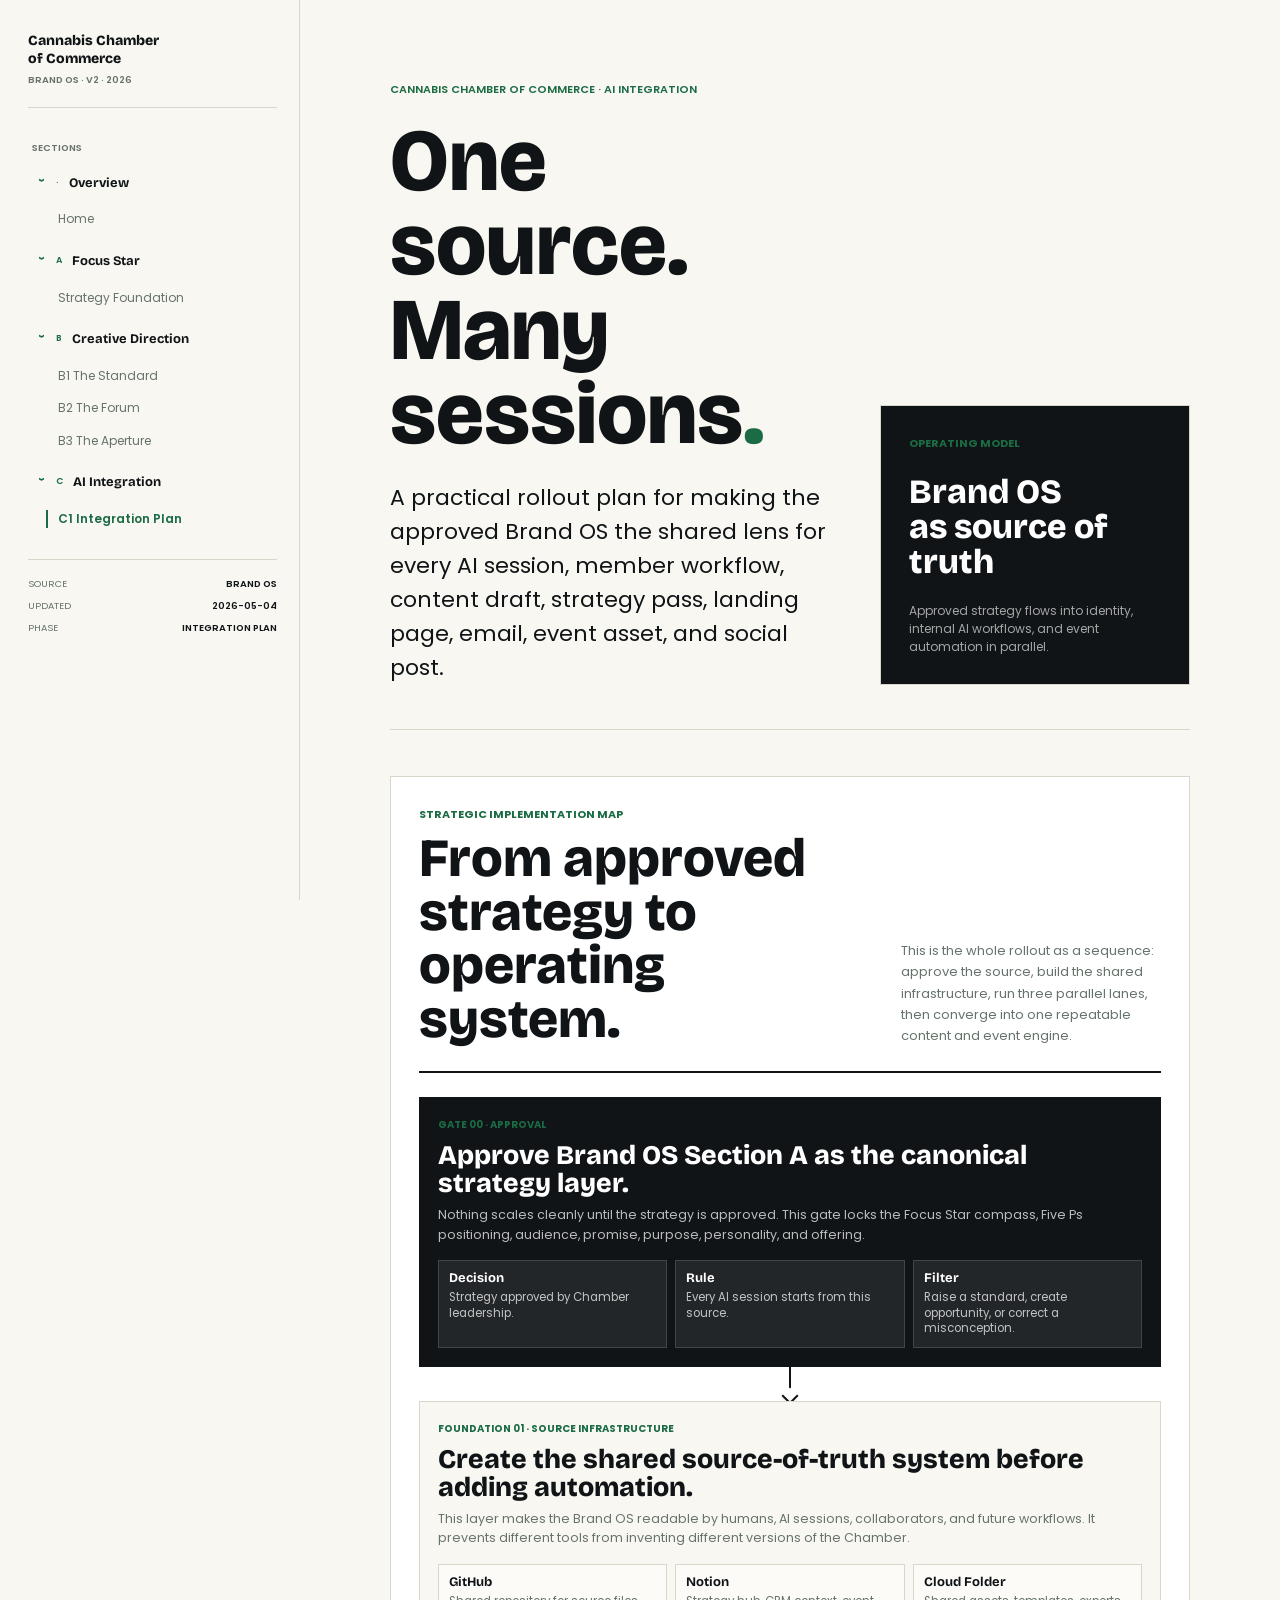
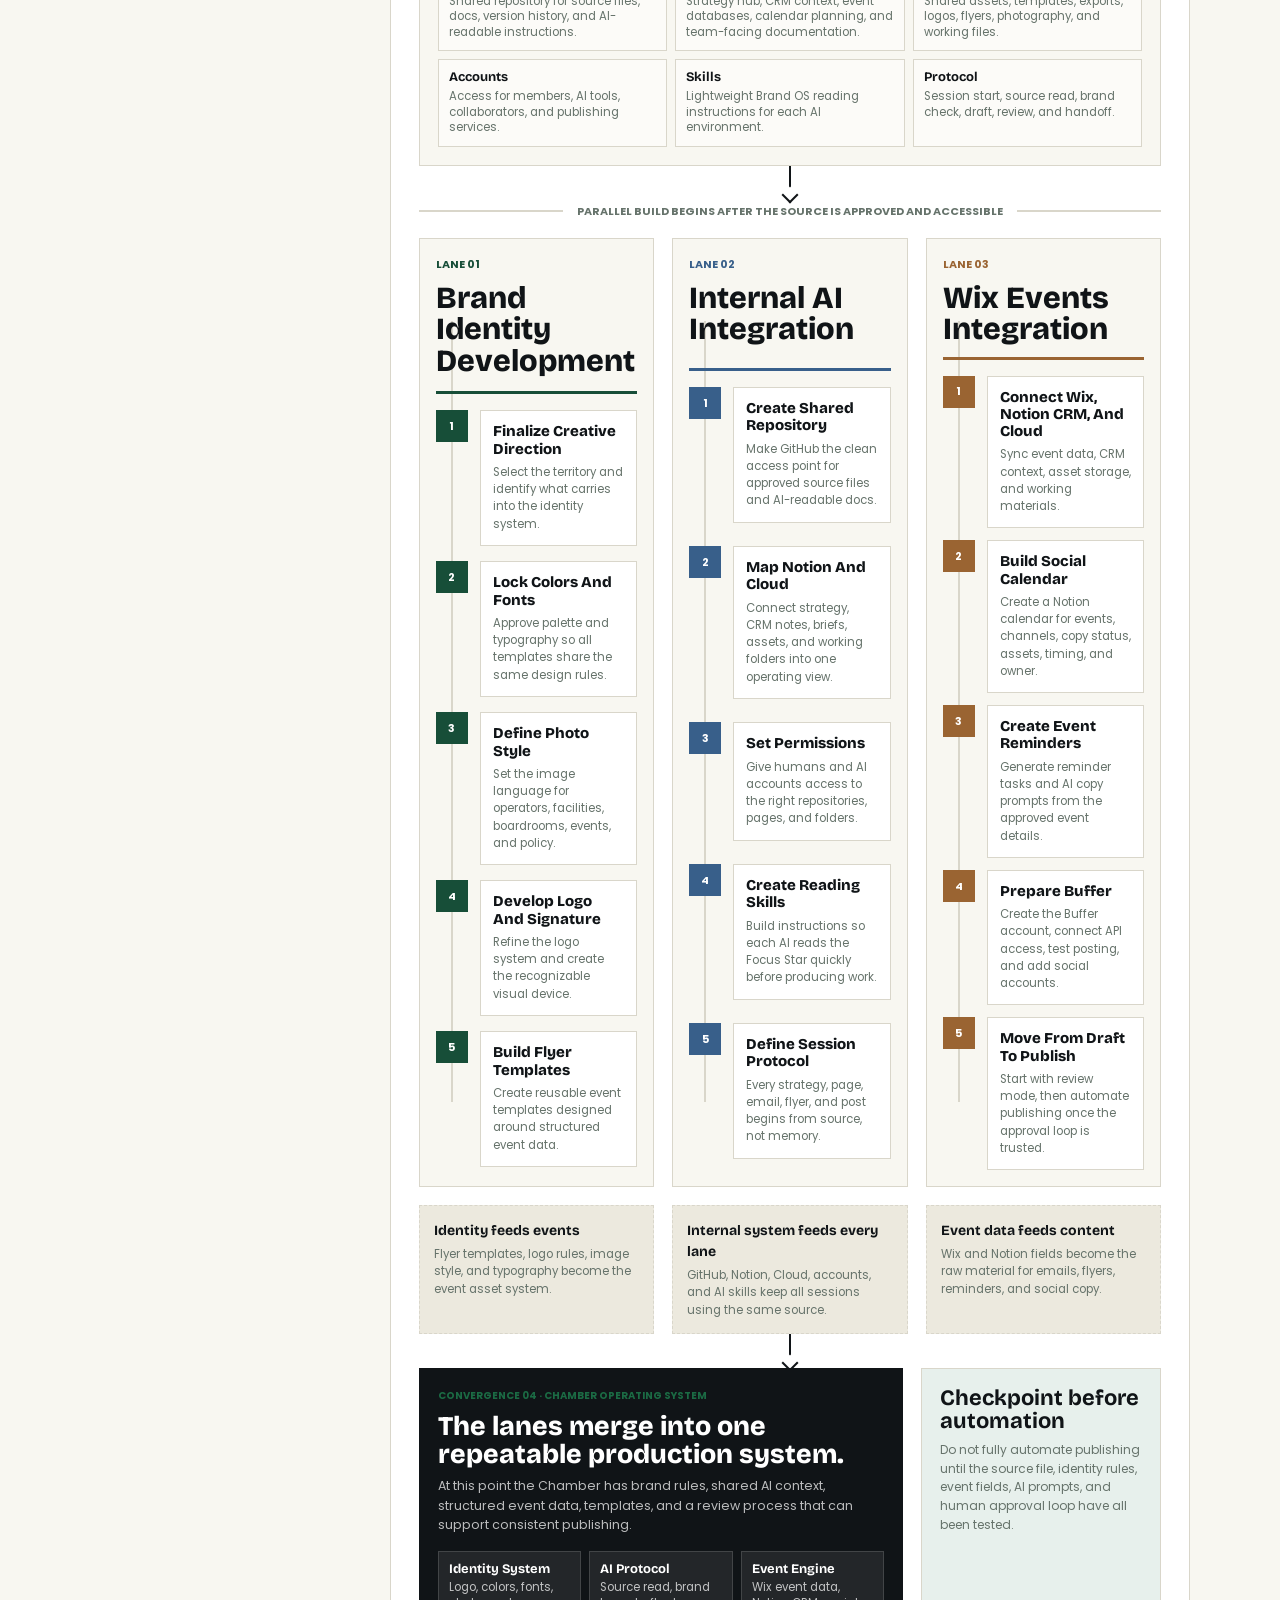
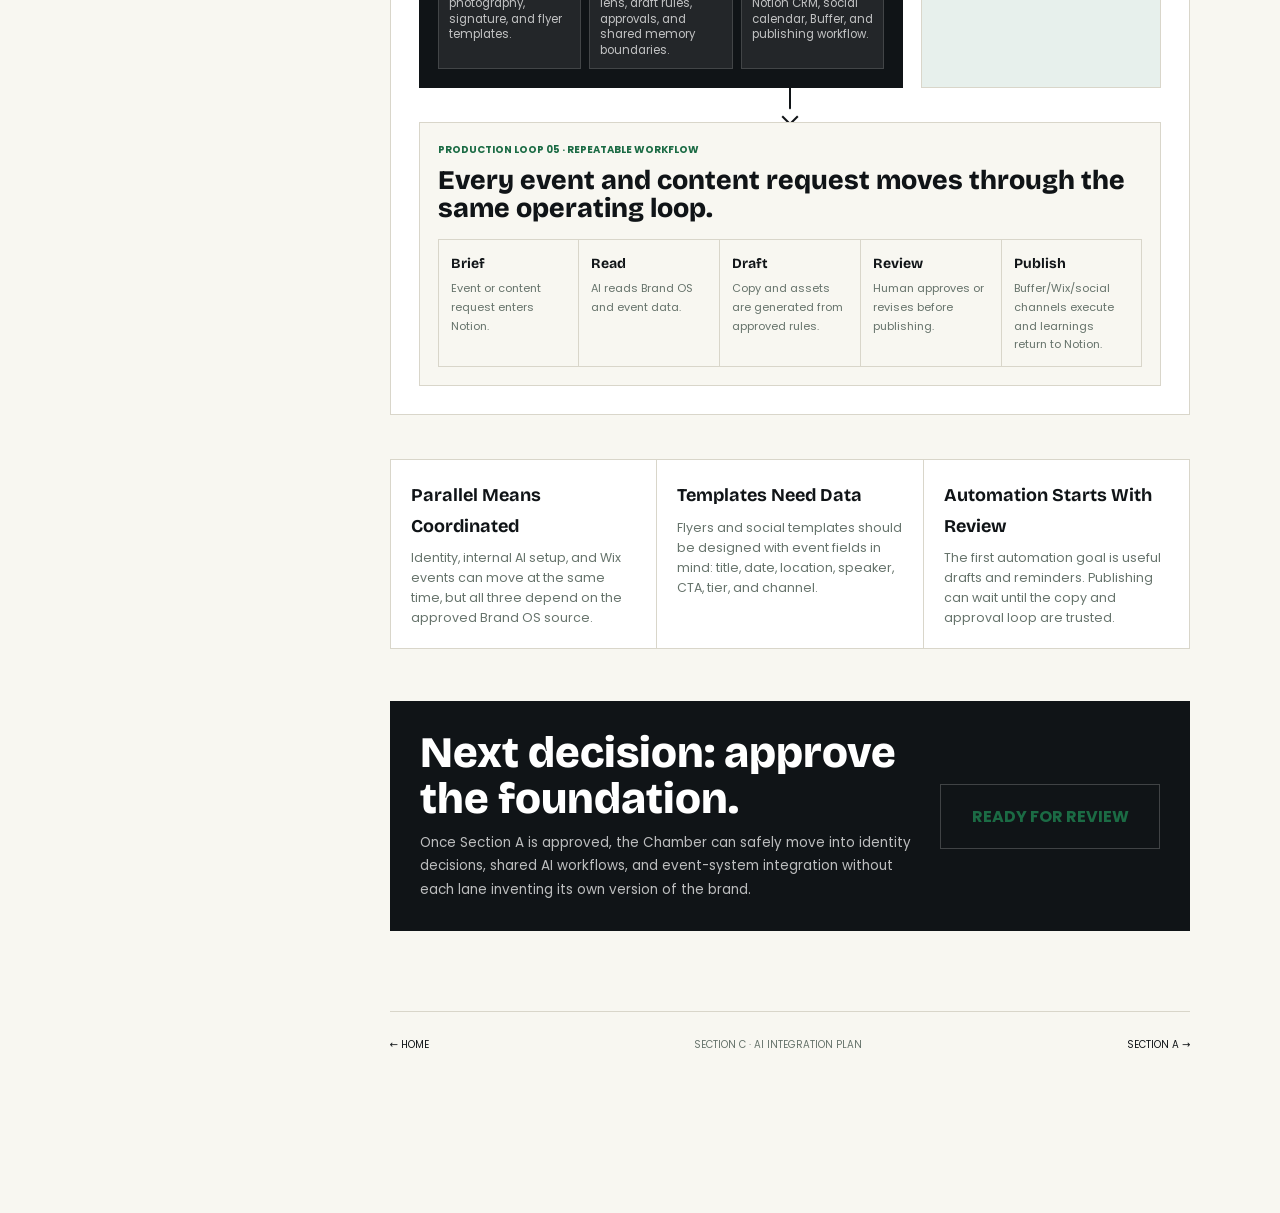
==== ai-integration-plan.html @ 413b7d3a "Add Brand OS integration plan" ====
<!DOCTYPE html>
<html lang="en">
<head>
<meta charset="UTF-8">
<meta name="viewport" content="width=device-width, initial-scale=1">
<title>AI Integration Plan &middot; CCC Brand OS</title>
<link rel="preconnect" href="https://fonts.googleapis.com">
<link rel="preconnect" href="https://fonts.gstatic.com" crossorigin>
<link href="https://fonts.googleapis.com/css2?family=Bricolage+Grotesque:opsz,wght@12..96,400;12..96,600;12..96,700;12..96,800&amp;family=Poppins:wght@300;400;500;600;700&amp;display=swap" rel="stylesheet">
<link rel="stylesheet" href="assets/style.css">
<style>
:root {
  --accent: #1B6B44;
  --accent-soft: rgba(27, 107, 68, 0.10);
  --bg: #F8F7F1;
  --panel: #FFFFFF;
  --dark: #101417;
  --text: #101417;
  --muted: #66736B;
  --border: #D9D6CA;
  --border-soft: #ECE9DE;
  --brand: #1B6B44;
  --identity: #174E38;
  --internal: #385F8A;
  --events: #9A6432;
  --cloud: #553C66;
}

.ai-plan * {
  letter-spacing: 0 !important;
}

.ai-plan main.content {
  max-width: 1280px;
}

.ai-hero {
  display: grid;
  grid-template-columns: minmax(0, 1fr) 310px;
  gap: 48px;
  align-items: end;
  padding-bottom: 44px;
  border-bottom: 1px solid var(--border);
  margin-bottom: 46px;
}

.ai-hero h1 {
  max-width: 12ch;
}

.ai-hero .page-subtitle {
  font-family: var(--ff-b);
  font-size: clamp(17px, 1.8vw, 22px);
  line-height: 1.55;
  max-width: 760px;
  margin-bottom: 0;
}

.plan-seal {
  min-height: 280px;
  border: 1px solid var(--border);
  background: var(--dark);
  color: #fff;
  padding: 28px;
  display: grid;
  align-content: space-between;
}

.seal-kicker,
.gate-kicker,
.lane-kicker,
.micro-label {
  font-family: var(--ff-b);
  font-size: 11px;
  font-weight: 700;
  text-transform: uppercase;
  color: var(--accent);
}

.seal-title {
  font-family: var(--ff-h);
  font-size: 34px;
  line-height: 1.02;
  font-weight: 800;
}

.seal-foot {
  font-family: var(--ff-b);
  font-size: 12px;
  color: rgba(255,255,255,0.62);
  line-height: 1.5;
}

.foundation-gate {
  background: var(--dark);
  color: #fff;
  padding: 34px;
  margin: 0 0 32px;
  display: grid;
  grid-template-columns: minmax(0, 1fr) minmax(260px, 0.45fr);
  gap: 28px;
  align-items: start;
}

.foundation-gate h2 {
  color: #fff;
  font-size: clamp(28px, 4vw, 48px);
  line-height: 1.02;
  margin: 8px 0 14px;
}

.foundation-gate p {
  color: rgba(255,255,255,0.72);
  font-family: var(--ff-b);
  font-size: 14px;
  max-width: 760px;
  margin: 0;
}

.approval-list {
  display: grid;
  gap: 8px;
}

.approval-item {
  display: grid;
  grid-template-columns: 26px 1fr;
  gap: 10px;
  align-items: start;
  padding: 12px;
  background: rgba(255,255,255,0.07);
  border: 1px solid rgba(255,255,255,0.12);
  font-family: var(--ff-b);
  font-size: 12px;
  color: rgba(255,255,255,0.78);
}

.approval-item strong {
  color: #fff;
  display: block;
  font-size: 13px;
}

.approval-dot {
  width: 18px;
  height: 18px;
  border: 2px solid var(--accent);
  margin-top: 3px;
}

.operating-rule {
  border: 1px solid var(--border);
  background: var(--panel);
  margin: 0 0 42px;
  display: grid;
  grid-template-columns: 220px 1fr;
}

.operating-rule .micro-label {
  padding: 22px;
  border-right: 1px solid var(--border);
  color: var(--accent);
}

.operating-rule p {
  padding: 22px 26px;
  margin: 0;
  max-width: 100%;
  color: var(--text);
  font-family: var(--ff-b);
  font-size: 14px;
}

.implementation-map {
  background: var(--panel);
  border: 1px solid var(--border);
  margin: 0 0 44px;
  padding: 28px;
}

.map-header {
  display: grid;
  grid-template-columns: minmax(0, 1fr) minmax(260px, 0.45fr);
  gap: 28px;
  align-items: end;
  padding-bottom: 24px;
  border-bottom: 2px solid var(--text);
  margin-bottom: 24px;
}

.map-header h2 {
  font-size: clamp(30px, 4.2vw, 54px);
  line-height: 1;
  margin: 8px 0 0;
}

.map-header p {
  font-family: var(--ff-b);
  font-size: 13px;
  color: var(--muted);
  line-height: 1.65;
  margin: 0;
}

.flow-node {
  position: relative;
  background: var(--bg);
  border: 1px solid var(--border);
  padding: 18px;
}

.flow-node.dark {
  background: var(--dark);
  color: #fff;
  border-color: var(--dark);
}

.flow-node.dark .node-body,
.flow-node.dark .node-list li {
  color: rgba(255,255,255,0.72);
}

.flow-node.dark .node-list li {
  background: rgba(255,255,255,0.08);
  border-color: rgba(255,255,255,0.14);
}

.flow-node.dark .node-list strong {
  color: #fff;
}

.node-label {
  font-family: var(--ff-b);
  font-size: 10px;
  font-weight: 700;
  text-transform: uppercase;
  color: var(--accent);
  margin-bottom: 8px;
}

.node-title {
  font-family: var(--ff-h);
  font-weight: 800;
  font-size: clamp(18px, 2.1vw, 27px);
  line-height: 1.05;
  margin-bottom: 8px;
}

.node-body {
  font-family: var(--ff-b);
  font-size: 12.5px;
  line-height: 1.55;
  color: var(--muted);
  margin: 0;
  max-width: 100%;
}

.node-list {
  display: grid;
  grid-template-columns: repeat(3, minmax(0, 1fr));
  gap: 8px;
  margin-top: 16px;
}

.node-list li {
  border: 1px solid var(--border);
  background: rgba(255,255,255,0.45);
  padding: 10px;
  font-family: var(--ff-b);
  font-size: 11.5px;
  line-height: 1.35;
  color: var(--muted);
}

.node-list strong {
  display: block;
  color: var(--text);
  font-family: var(--ff-h);
  font-size: 13px;
  line-height: 1.15;
  margin-bottom: 4px;
}

.map-arrow {
  width: 2px;
  height: 34px;
  background: var(--text);
  margin: 0 auto;
  position: relative;
}

.map-arrow::after {
  content: "";
  position: absolute;
  left: 50%;
  bottom: -1px;
  width: 12px;
  height: 12px;
  border-right: 2px solid var(--text);
  border-bottom: 2px solid var(--text);
  transform: translateX(-50%) rotate(45deg);
  background: var(--panel);
}

.split-band {
  display: grid;
  grid-template-columns: 1fr auto 1fr;
  align-items: center;
  gap: 14px;
  margin: 2px 0 18px;
}

.split-band::before,
.split-band::after {
  content: "";
  height: 2px;
  background: var(--border);
}

.split-band span {
  font-family: var(--ff-b);
  font-size: 11px;
  font-weight: 700;
  text-transform: uppercase;
  color: var(--muted);
  white-space: nowrap;
}

.flow-lanes {
  display: grid;
  grid-template-columns: repeat(3, minmax(0, 1fr));
  gap: 18px;
  align-items: stretch;
}

.flow-lane {
  position: relative;
  display: grid;
  gap: 12px;
  padding: 16px;
  border: 1px solid var(--border);
  background: var(--bg);
}

.flow-lane::before {
  content: "";
  position: absolute;
  top: 82px;
  bottom: 84px;
  left: 31px;
  width: 2px;
  background: var(--border);
}

.flow-lane.identity { --lane-color: var(--identity); }
.flow-lane.internal { --lane-color: var(--internal); }
.flow-lane.events { --lane-color: var(--events); }

.lane-flow-head {
  border-bottom: 3px solid var(--lane-color);
  padding-bottom: 12px;
  margin-bottom: 4px;
  position: relative;
  z-index: 1;
}

.lane-flow-head .lane-kicker {
  color: var(--lane-color);
}

.lane-flow-title {
  font-family: var(--ff-h);
  font-weight: 800;
  font-size: clamp(22px, 2.4vw, 31px);
  line-height: 1.02;
  margin-top: 8px;
}

.flow-step {
  position: relative;
  z-index: 1;
  display: grid;
  grid-template-columns: 32px 1fr;
  gap: 12px;
  align-items: start;
  min-height: 86px;
}

.flow-step-num {
  width: 32px;
  height: 32px;
  background: var(--lane-color);
  color: #fff;
  display: grid;
  place-items: center;
  font-family: var(--ff-b);
  font-size: 11px;
  font-weight: 700;
}

.flow-step-copy {
  background: var(--panel);
  border: 1px solid var(--border);
  padding: 12px;
}

.flow-step-copy h3 {
  font-family: var(--ff-h);
  font-size: 15px;
  line-height: 1.15;
  margin: 0 0 6px;
}

.flow-step-copy p {
  font-family: var(--ff-b);
  color: var(--muted);
  font-size: 11.5px;
  line-height: 1.5;
  margin: 0;
}

.dependency-row {
  display: grid;
  grid-template-columns: repeat(3, minmax(0, 1fr));
  gap: 18px;
  margin-top: 18px;
}

.dependency {
  border: 1px dashed var(--border);
  padding: 14px;
  background: var(--border-soft);
  font-family: var(--ff-b);
  font-size: 11.5px;
  line-height: 1.5;
  color: var(--muted);
}

.dependency strong {
  display: block;
  color: var(--text);
  font-family: var(--ff-h);
  font-size: 14px;
  margin-bottom: 5px;
}

.convergence {
  display: grid;
  grid-template-columns: minmax(0, 1fr) 240px;
  gap: 18px;
  align-items: stretch;
}

.operating-loop {
  display: grid;
  grid-template-columns: repeat(5, minmax(0, 1fr));
  gap: 0;
  border-top: 1px solid var(--border);
  border-left: 1px solid var(--border);
  margin-top: 16px;
}

.loop-step {
  padding: 12px;
  border-right: 1px solid var(--border);
  border-bottom: 1px solid var(--border);
  font-family: var(--ff-b);
  font-size: 11px;
  color: var(--muted);
}

.loop-step strong {
  display: block;
  color: var(--text);
  font-family: var(--ff-h);
  font-size: 14px;
  margin-bottom: 4px;
}

.decision-box {
  border: 1px solid var(--border);
  background: var(--accent-soft);
  padding: 18px;
}

.decision-box strong {
  display: block;
  font-family: var(--ff-h);
  font-size: 22px;
  line-height: 1.05;
  margin-bottom: 8px;
}

.decision-box p {
  font-family: var(--ff-b);
  font-size: 12px;
  line-height: 1.55;
  color: var(--muted);
  margin: 0;
}

.parallel-note {
  display: grid;
  grid-template-columns: repeat(3, 1fr);
  border-top: 1px solid var(--border);
  border-left: 1px solid var(--border);
  margin: 28px 0 52px;
}

.note-cell {
  padding: 20px;
  border-right: 1px solid var(--border);
  border-bottom: 1px solid var(--border);
  background: var(--panel);
}

.note-cell strong {
  display: block;
  font-family: var(--ff-h);
  font-size: 18px;
  margin-bottom: 7px;
}

.note-cell p {
  font-family: var(--ff-b);
  color: var(--muted);
  font-size: 12.5px;
  line-height: 1.6;
  margin: 0;
}

.handoff-strip {
  background: var(--dark);
  color: #fff;
  padding: 30px;
  display: grid;
  grid-template-columns: minmax(0, 1fr) minmax(220px, 0.35fr);
  gap: 24px;
  align-items: center;
}

.handoff-strip h2 {
  color: #fff;
  font-size: clamp(26px, 3.4vw, 44px);
  margin: 0 0 8px;
}

.handoff-strip p {
  color: rgba(255,255,255,0.72);
  margin: 0;
  font-family: var(--ff-b);
  font-size: 13.5px;
}

.handoff-badge {
  border: 1px solid rgba(255,255,255,0.2);
  padding: 18px;
  font-family: var(--ff-b);
  font-weight: 700;
  color: var(--accent);
  text-transform: uppercase;
  text-align: center;
}

@media (max-width: 980px) {
  .ai-hero,
  .foundation-gate,
  .operating-rule,
  .map-header,
  .flow-lanes,
  .dependency-row,
  .convergence,
  .parallel-note,
  .handoff-strip {
    grid-template-columns: 1fr;
  }

  .operating-rule .micro-label {
    border-right: none;
    border-bottom: 1px solid var(--border);
  }

  .node-list,
  .operating-loop {
    grid-template-columns: 1fr;
  }
}

@media (max-width: 680px) {
  .plan-seal {
    min-height: 220px;
  }

  .foundation-gate,
  .handoff-strip {
    padding: 24px;
  }

  .implementation-map {
    padding: 18px;
  }

  .split-band {
    grid-template-columns: 1fr;
    text-align: center;
  }

  .split-band::before,
  .split-band::after {
    display: none;
  }
}
</style>
</head>
<body class="ai-plan">
<div class="shell">

<aside class="sidebar">
  <div class="brand-mark">
    <div class="wordmark">Cannabis Chamber<br>of Commerce</div>
    <div class="sub">Brand OS &middot; v2 &middot; 2026</div>
  </div>

  <div class="nav-section">
    <div class="label">Sections</div>

    <details class="nav-group" open>
      <summary><span class="group-letter">&middot;</span><span class="group-label">Overview</span></summary>
      <div class="nav-list"><a href="index.html">Home</a></div>
    </details>

    <details class="nav-group" open>
      <summary><span class="group-letter">A</span><span class="group-label">Focus Star</span></summary>
      <div class="nav-list"><a href="focus-star.html">Strategy Foundation</a></div>
    </details>

    <details class="nav-group" open>
      <summary><span class="group-letter">B</span><span class="group-label">Creative Direction</span></summary>
      <div class="nav-list">
        <a href="creative-direction-crew.html">B1 The Standard</a>
        <a href="creative-direction-posse.html">B2 The Forum</a>
        <a href="creative-direction-tribe.html">B3 The Aperture</a>
      </div>
    </details>

    <details class="nav-group" open>
      <summary><span class="group-letter">C</span><span class="group-label">AI Integration</span></summary>
      <div class="nav-list"><a href="ai-integration-plan.html" class="active">C1 Integration Plan</a></div>
    </details>
  </div>

  <div class="toolbar-mini">
    <div class="row"><span>Source</span><strong>Brand OS</strong></div>
    <div class="row"><span>Updated</span><strong>2026-05-04</strong></div>
    <div class="row"><span>Phase</span><strong>Integration Plan</strong></div>
  </div>
</aside>

<main class="content">

  <section class="ai-hero">
    <div>
      <span class="eyebrow">Cannabis Chamber of Commerce &middot; AI Integration</span>
      <h1 class="page-title">One source. Many sessions<span class="dot">.</span></h1>
      <p class="page-subtitle">A practical rollout plan for making the approved Brand OS the shared lens for every AI session, member workflow, content draft, strategy pass, landing page, email, event asset, and social post.</p>
    </div>
    <div class="plan-seal">
      <div class="seal-kicker">Operating Model</div>
      <div class="seal-title">Brand OS<br>as source of truth</div>
      <div class="seal-foot">Approved strategy flows into identity, internal AI workflows, and event automation in parallel.</div>
    </div>
  </section>

  <section class="implementation-map" aria-label="Strategic implementation flowchart">
    <div class="map-header">
      <div>
        <div class="micro-label">Strategic Implementation Map</div>
        <h2>From approved strategy to operating system.</h2>
      </div>
      <p>This is the whole rollout as a sequence: approve the source, build the shared infrastructure, run three parallel lanes, then converge into one repeatable content and event engine.</p>
    </div>

    <div class="flow-node dark">
      <div class="node-label">Gate 00 &middot; Approval</div>
      <div class="node-title">Approve Brand OS Section A as the canonical strategy layer.</div>
      <p class="node-body">Nothing scales cleanly until the strategy is approved. This gate locks the Focus Star compass, Five Ps positioning, audience, promise, purpose, personality, and offering.</p>
      <ul class="node-list">
        <li><strong>Decision</strong> Strategy approved by Chamber leadership.</li>
        <li><strong>Rule</strong> Every AI session starts from this source.</li>
        <li><strong>Filter</strong> Raise a standard, create opportunity, or correct a misconception.</li>
      </ul>
    </div>

    <div class="map-arrow"></div>

    <div class="flow-node">
      <div class="node-label">Foundation 01 &middot; Source Infrastructure</div>
      <div class="node-title">Create the shared source-of-truth system before adding automation.</div>
      <p class="node-body">This layer makes the Brand OS readable by humans, AI sessions, collaborators, and future workflows. It prevents different tools from inventing different versions of the Chamber.</p>
      <ul class="node-list">
        <li><strong>GitHub</strong> Shared repository for source files, docs, version history, and AI-readable instructions.</li>
        <li><strong>Notion</strong> Strategy hub, CRM context, event databases, calendar planning, and team-facing documentation.</li>
        <li><strong>Cloud Folder</strong> Shared assets, templates, exports, logos, flyers, photography, and working files.</li>
        <li><strong>Accounts</strong> Access for members, AI tools, collaborators, and publishing services.</li>
        <li><strong>Skills</strong> Lightweight Brand OS reading instructions for each AI environment.</li>
        <li><strong>Protocol</strong> Session start, source read, brand check, draft, review, and handoff.</li>
      </ul>
    </div>

    <div class="map-arrow"></div>
    <div class="split-band"><span>Parallel build begins after the source is approved and accessible</span></div>

    <div class="flow-lanes">
      <div class="flow-lane identity">
        <div class="lane-flow-head">
          <div class="lane-kicker">Lane 01</div>
          <div class="lane-flow-title">Brand Identity Development</div>
        </div>
        <div class="flow-step"><div class="flow-step-num">1</div><div class="flow-step-copy"><h3>Finalize Creative Direction</h3><p>Select the territory and identify what carries into the identity system.</p></div></div>
        <div class="flow-step"><div class="flow-step-num">2</div><div class="flow-step-copy"><h3>Lock Colors And Fonts</h3><p>Approve palette and typography so all templates share the same design rules.</p></div></div>
        <div class="flow-step"><div class="flow-step-num">3</div><div class="flow-step-copy"><h3>Define Photo Style</h3><p>Set the image language for operators, facilities, boardrooms, events, and policy.</p></div></div>
        <div class="flow-step"><div class="flow-step-num">4</div><div class="flow-step-copy"><h3>Develop Logo And Signature</h3><p>Refine the logo system and create the recognizable visual device.</p></div></div>
        <div class="flow-step"><div class="flow-step-num">5</div><div class="flow-step-copy"><h3>Build Flyer Templates</h3><p>Create reusable event templates designed around structured event data.</p></div></div>
      </div>

      <div class="flow-lane internal">
        <div class="lane-flow-head">
          <div class="lane-kicker">Lane 02</div>
          <div class="lane-flow-title">Internal AI Integration</div>
        </div>
        <div class="flow-step"><div class="flow-step-num">1</div><div class="flow-step-copy"><h3>Create Shared Repository</h3><p>Make GitHub the clean access point for approved source files and AI-readable docs.</p></div></div>
        <div class="flow-step"><div class="flow-step-num">2</div><div class="flow-step-copy"><h3>Map Notion And Cloud</h3><p>Connect strategy, CRM notes, briefs, assets, and working folders into one operating view.</p></div></div>
        <div class="flow-step"><div class="flow-step-num">3</div><div class="flow-step-copy"><h3>Set Permissions</h3><p>Give humans and AI accounts access to the right repositories, pages, and folders.</p></div></div>
        <div class="flow-step"><div class="flow-step-num">4</div><div class="flow-step-copy"><h3>Create Reading Skills</h3><p>Build instructions so each AI reads the Focus Star quickly before producing work.</p></div></div>
        <div class="flow-step"><div class="flow-step-num">5</div><div class="flow-step-copy"><h3>Define Session Protocol</h3><p>Every strategy, page, email, flyer, and post begins from source, not memory.</p></div></div>
      </div>

      <div class="flow-lane events">
        <div class="lane-flow-head">
          <div class="lane-kicker">Lane 03</div>
          <div class="lane-flow-title">Wix Events Integration</div>
        </div>
        <div class="flow-step"><div class="flow-step-num">1</div><div class="flow-step-copy"><h3>Connect Wix, Notion CRM, And Cloud</h3><p>Sync event data, CRM context, asset storage, and working materials.</p></div></div>
        <div class="flow-step"><div class="flow-step-num">2</div><div class="flow-step-copy"><h3>Build Social Calendar</h3><p>Create a Notion calendar for events, channels, copy status, assets, timing, and owner.</p></div></div>
        <div class="flow-step"><div class="flow-step-num">3</div><div class="flow-step-copy"><h3>Create Event Reminders</h3><p>Generate reminder tasks and AI copy prompts from the approved event details.</p></div></div>
        <div class="flow-step"><div class="flow-step-num">4</div><div class="flow-step-copy"><h3>Prepare Buffer</h3><p>Create the Buffer account, connect API access, test posting, and add social accounts.</p></div></div>
        <div class="flow-step"><div class="flow-step-num">5</div><div class="flow-step-copy"><h3>Move From Draft To Publish</h3><p>Start with review mode, then automate publishing once the approval loop is trusted.</p></div></div>
      </div>
    </div>

    <div class="dependency-row">
      <div class="dependency"><strong>Identity feeds events</strong> Flyer templates, logo rules, image style, and typography become the event asset system.</div>
      <div class="dependency"><strong>Internal system feeds every lane</strong> GitHub, Notion, Cloud, accounts, and AI skills keep all sessions using the same source.</div>
      <div class="dependency"><strong>Event data feeds content</strong> Wix and Notion fields become the raw material for emails, flyers, reminders, and social copy.</div>
    </div>

    <div class="map-arrow"></div>

    <div class="convergence">
      <div class="flow-node dark">
        <div class="node-label">Convergence 04 &middot; Chamber Operating System</div>
        <div class="node-title">The lanes merge into one repeatable production system.</div>
        <p class="node-body">At this point the Chamber has brand rules, shared AI context, structured event data, templates, and a review process that can support consistent publishing.</p>
        <ul class="node-list">
          <li><strong>Identity System</strong> Logo, colors, fonts, photography, signature, and flyer templates.</li>
          <li><strong>AI Protocol</strong> Source read, brand lens, draft rules, approvals, and shared memory boundaries.</li>
          <li><strong>Event Engine</strong> Wix event data, Notion CRM, social calendar, Buffer, and publishing workflow.</li>
        </ul>
      </div>
      <div class="decision-box">
        <strong>Checkpoint before automation</strong>
        <p>Do not fully automate publishing until the source file, identity rules, event fields, AI prompts, and human approval loop have all been tested.</p>
      </div>
    </div>

    <div class="map-arrow"></div>

    <div class="flow-node">
      <div class="node-label">Production Loop 05 &middot; Repeatable Workflow</div>
      <div class="node-title">Every event and content request moves through the same operating loop.</div>
      <div class="operating-loop">
        <div class="loop-step"><strong>Brief</strong> Event or content request enters Notion.</div>
        <div class="loop-step"><strong>Read</strong> AI reads Brand OS and event data.</div>
        <div class="loop-step"><strong>Draft</strong> Copy and assets are generated from approved rules.</div>
        <div class="loop-step"><strong>Review</strong> Human approves or revises before publishing.</div>
        <div class="loop-step"><strong>Publish</strong> Buffer/Wix/social channels execute and learnings return to Notion.</div>
      </div>
    </div>
  </section>

  <section class="parallel-note">
    <div class="note-cell"><strong>Parallel Means Coordinated</strong><p>Identity, internal AI setup, and Wix events can move at the same time, but all three depend on the approved Brand OS source.</p></div>
    <div class="note-cell"><strong>Templates Need Data</strong><p>Flyers and social templates should be designed with event fields in mind: title, date, location, speaker, CTA, tier, and channel.</p></div>
    <div class="note-cell"><strong>Automation Starts With Review</strong><p>The first automation goal is useful drafts and reminders. Publishing can wait until the copy and approval loop are trusted.</p></div>
  </section>

  <section class="handoff-strip">
    <div>
      <h2>Next decision: approve the foundation.</h2>
      <p>Once Section A is approved, the Chamber can safely move into identity decisions, shared AI workflows, and event-system integration without each lane inventing its own version of the brand.</p>
    </div>
    <div class="handoff-badge">Ready for review</div>
  </section>

  <footer class="page-footer">
    <span><a href="index.html">&larr; Home</a></span>
    <span>Section C &middot; AI Integration Plan</span>
    <span><a href="focus-star.html">Section A &rarr;</a></span>
  </footer>

</main>
</div>
</body>
</html>
---- assets/style.css ----
/* CCC Brand OS — Shared Base + Creative Direction Components.
   Brand tokens (--accent, --ff-h, --ff-b, --bg) are overridden per-page via :root.
   Sidebar layout matches FP Brand OS structure. */

:root {
  --accent: #2D6A1A;
  --accent-soft: rgba(45, 106, 26, 0.07);
  --dark: #0F0F0F;
  --white: #FFFFFF;
  --bg: #FFFFFF;
  --text: #1A1A1A;
  --muted: #8A8A9A;
  --border: #E5E7EB;
  --border-soft: #F2F2F5;
  --ff-h: 'Bricolage Grotesque', system-ui, sans-serif;
  --ff-b: 'Poppins', system-ui, sans-serif;
  --ease-out-expo: cubic-bezier(0.16, 1, 0.3, 1);
  --container: 1200px;
}

*, *::before, *::after { box-sizing: border-box; margin: 0; padding: 0; }
html { font-size: 16px; -webkit-font-smoothing: antialiased; -moz-osx-font-smoothing: grayscale; }
body { font-family: var(--ff-b); font-weight: 400; line-height: 1.7; color: var(--text); background: var(--bg); overflow-x: hidden; }
img { max-width: 100%; height: auto; display: block; }
a { color: inherit; text-decoration: none; }
ul, ol { list-style: none; }
h1, h2, h3, h4, h5 { font-family: var(--ff-h); font-weight: 800; line-height: 1.05; letter-spacing: -0.02em; color: var(--text); }

/* ---------- Layout shell ---------- */
.shell { display: grid; grid-template-columns: 300px 1fr; min-height: 100vh; position: relative; }
aside.sidebar {
  position: sticky; top: 0; height: 100vh; overflow-y: auto;
  border-right: 1px solid var(--border); background: var(--bg);
  padding: 32px 22px 32px 28px;
}
aside.sidebar::-webkit-scrollbar { width: 3px; }
aside.sidebar::-webkit-scrollbar-thumb { background: var(--border); }
main.content { padding: 80px clamp(44px, 7vw, 110px) 160px; max-width: var(--container); width: 100%; }
@media (max-width: 960px) {
  .shell { grid-template-columns: 1fr; }
  aside.sidebar { position: static; height: auto; border-right: none; border-bottom: 1px solid var(--border); padding: 20px 24px; }
  main.content { padding: 48px 24px 80px; }
}

/* ---------- Sidebar brand mark ---------- */
.brand-mark { margin-bottom: 32px; padding-bottom: 18px; border-bottom: 1px solid var(--border); }
.brand-mark .wordmark { font-family: var(--ff-h); font-weight: 800; font-size: 14px; letter-spacing: -0.005em; color: var(--text); line-height: 1.3; margin-bottom: 4px; }
.brand-mark .sub { font-family: var(--ff-b); font-size: 9.5px; font-weight: 600; letter-spacing: 0.16em; text-transform: uppercase; color: var(--muted); }

/* ---------- Sidebar nav ---------- */
.nav-section { margin-bottom: 18px; }
.nav-section > .label { font-family: var(--ff-b); font-size: 9.5px; font-weight: 600; letter-spacing: 0.18em; text-transform: uppercase; color: var(--muted); margin-bottom: 8px; padding: 0 4px; display: block; }
details.nav-group { margin-bottom: 2px; }
details.nav-group > summary { list-style: none; cursor: pointer; padding: 7px 8px; font-size: 12.5px; display: flex; align-items: center; gap: 10px; user-select: none; transition: color 0.2s; }
details.nav-group > summary::-webkit-details-marker { display: none; }
details.nav-group > summary::before { content: "›"; color: var(--muted); font-size: 14px; transition: transform 0.2s var(--ease-out-expo); width: 10px; font-weight: 600; flex-shrink: 0; }
details.nav-group[open] > summary::before { transform: rotate(90deg); color: var(--accent); }
details.nav-group > summary:hover { color: var(--accent); }
details.nav-group .group-letter { font-family: var(--ff-b); font-size: 9px; color: var(--accent); letter-spacing: 0.18em; font-weight: 600; }
details.nav-group .group-label { flex: 1; font-family: var(--ff-h); font-weight: 700; font-size: 13px; color: var(--text); }
.nav-list { display: flex; flex-direction: column; padding: 2px 0 4px 20px; }
.nav-list a { display: flex; align-items: center; gap: 8px; padding: 6px 10px; font-size: 12px; color: var(--muted); position: relative; transition: color 0.2s, background 0.2s; }
.nav-list a:hover { color: var(--text); background: var(--border-soft); }
.nav-list a.active { color: var(--accent); font-weight: 600; }
.nav-list a.active::before { content: ''; position: absolute; left: -2px; top: 7px; bottom: 7px; width: 2px; background: var(--accent); }
.nav-list a .file { margin-left: auto; font-family: var(--ff-b); font-size: 9px; color: var(--muted); opacity: 0.5; }
.nav-list a.active .file { color: var(--accent); opacity: 0.75; }
.toolbar-mini { margin-top: 20px; padding-top: 16px; border-top: 1px solid var(--border); font-family: var(--ff-b); font-size: 9.5px; letter-spacing: 0.12em; text-transform: uppercase; color: var(--muted); display: flex; flex-direction: column; gap: 6px; }
.toolbar-mini .row { display: flex; justify-content: space-between; }
.toolbar-mini .row strong { color: var(--text); font-weight: 600; }

/* ---------- Page chrome ---------- */
.eyebrow { font-family: var(--ff-b); font-size: 11px; font-weight: 600; letter-spacing: 0.16em; text-transform: uppercase; color: var(--accent); margin-bottom: 20px; display: block; }
h1.page-title { font-family: var(--ff-h); font-weight: 800; font-size: clamp(48px, 7vw, 88px); line-height: 0.96; letter-spacing: -0.03em; margin: 0 0 24px; color: var(--text); max-width: 16ch; }
h1.page-title .dot { color: var(--accent); }
.page-subtitle { font-family: var(--ff-h); font-weight: 400; font-size: clamp(17px, 2vw, 22px); line-height: 1.4; letter-spacing: -0.005em; color: var(--text); max-width: 600px; margin: 0 0 48px; }
.lede { font-family: var(--ff-h); font-weight: 400; font-size: clamp(17px, 1.9vw, 22px); line-height: 1.44; color: var(--text); border-left: 2px solid var(--accent); padding: 8px 0 8px 22px; margin: 24px 0 44px; max-width: 660px; }
p { margin: 0 0 18px; max-width: 660px; line-height: 1.75; color: var(--text); }
p strong { font-weight: 600; }
h3 { font-family: var(--ff-h); font-weight: 800; font-size: clamp(20px, 2.2vw, 27px); letter-spacing: -0.015em; margin: 44px 0 12px; }
ul.bullets { padding-left: 0; margin: 0 0 20px; max-width: 660px; }
ul.bullets li { position: relative; padding: 5px 0 5px 24px; line-height: 1.6; font-size: 14px; }
ul.bullets li::before { content: ''; position: absolute; left: 0; top: 14px; width: 12px; height: 2px; background: var(--accent); }

/* ---------- Meta row ---------- */
.meta-row { display: flex; gap: 14px; flex-wrap: wrap; margin: 0 0 44px; padding: 14px 0; border-top: 1px solid var(--border); border-bottom: 1px solid var(--border); font-family: var(--ff-b); font-size: 10px; letter-spacing: 0.14em; text-transform: uppercase; color: var(--muted); }
.meta-row strong { color: var(--text); font-weight: 600; margin-left: 4px; }
.meta-row .accent { color: var(--accent); margin-left: 4px; font-weight: 600; }

/* ---------- Section label ---------- */
.section-label { display: grid; grid-template-columns: 52px 1fr; gap: 24px; align-items: baseline; padding-top: 14px; border-top: 2px solid var(--text); margin: 80px 0 24px; }
.section-number { font-family: var(--ff-b); font-size: 10px; letter-spacing: 0.22em; color: var(--accent); padding-top: 12px; font-weight: 600; }
.section-head .kicker { font-family: var(--ff-b); font-size: 10px; font-weight: 600; letter-spacing: 0.16em; text-transform: uppercase; color: var(--muted); margin-bottom: 10px; }
.section-head h2 { font-family: var(--ff-h); font-weight: 800; font-size: clamp(30px, 4.5vw, 52px); line-height: 1.02; letter-spacing: -0.025em; margin: 4px 0 8px; }

/* ---------- Creative direction step ---------- */
.cd-step { margin: 0 0 80px; }
.cd-step-header { display: grid; grid-template-columns: 60px 1fr; gap: 18px; align-items: start; padding-top: 16px; border-top: 1px solid var(--text); margin-bottom: 32px; }
.cd-step-num { font-family: var(--ff-b); font-size: 10px; font-weight: 600; letter-spacing: 0.2em; color: var(--accent); padding-top: 10px; }
.cd-step-title { font-family: var(--ff-h); font-weight: 800; font-size: clamp(26px, 3.5vw, 44px); line-height: 1.04; letter-spacing: -0.025em; color: var(--text); margin: 0 0 6px; }
.cd-step-sub { font-family: var(--ff-b); font-size: 10px; font-weight: 600; letter-spacing: 0.16em; text-transform: uppercase; color: var(--muted); margin-bottom: 8px; }
.cd-step-desc { font-family: var(--ff-b); font-size: 13.5px; line-height: 1.7; color: var(--text); max-width: 580px; }

/* ---------- Archetype grid ---------- */
.archetype-grid { display: grid; grid-template-columns: repeat(3, 1fr); gap: 0; border-top: 1px solid var(--border); border-left: 1px solid var(--border); margin: 24px 0 40px; }
.archetype-card { border-right: 1px solid var(--border); border-bottom: 1px solid var(--border); padding: 32px 22px 26px; text-align: center; background: var(--bg); position: relative; }
.archetype-card.primary { background: var(--accent-soft); }
.archetype-card img { width: 76px; height: 76px; object-fit: contain; margin: 0 auto 18px; }
.archetype-pct { font-family: var(--ff-h); font-weight: 800; font-size: 40px; letter-spacing: -0.03em; line-height: 1; color: var(--text); margin-bottom: 4px; }
.archetype-card.primary .archetype-pct { color: var(--accent); }
.archetype-name { font-family: var(--ff-h); font-weight: 800; font-size: 15px; letter-spacing: -0.01em; color: var(--text); margin-bottom: 6px; }
.archetype-role { font-family: var(--ff-b); font-size: 9.5px; font-weight: 600; letter-spacing: 0.14em; text-transform: uppercase; color: var(--muted); }
.archetype-essence { font-family: var(--ff-b); font-size: 11.5px; color: var(--muted); line-height: 1.5; margin-top: 10px; }
.archetype-bar { height: 3px; background: var(--border); margin-top: 16px; }
.archetype-bar-fill { height: 100%; background: var(--accent); }

/* ---------- Brand style slider ---------- */
.slider-section-label { font-family: var(--ff-b); font-size: 9.5px; font-weight: 600; letter-spacing: 0.18em; text-transform: uppercase; color: var(--muted); margin: 20px 0 0; padding: 10px 18px 0; border-top: 1px solid var(--border-soft); }
.slider-grid { display: grid; grid-template-columns: 1fr 1fr; gap: 0; border-top: 1px solid var(--border); border-left: 1px solid var(--border); margin: 6px 0 0; }
@media (max-width: 700px) { .slider-grid { grid-template-columns: 1fr; } }
.slider-row { display: grid; grid-template-columns: 76px 1fr 76px; align-items: center; gap: 8px; padding: 14px 16px 10px; border-right: 1px solid var(--border); border-bottom: 1px solid var(--border); background: var(--bg); }
.slider-label { font-family: var(--ff-b); font-size: 9.5px; font-weight: 600; letter-spacing: 0.06em; text-transform: uppercase; color: var(--muted); }
.slider-label-r { text-align: right; }
.slider-wrap { position: relative; padding-top: 18px; }
.slider-axis-name { position: absolute; top: 0; left: 50%; transform: translateX(-50%); font-family: var(--ff-b); font-size: 8px; font-weight: 700; letter-spacing: 0.12em; text-transform: uppercase; color: var(--accent); white-space: nowrap; }
.slider-track { position: relative; height: 2px; background: var(--border); }
.slider-dot { position: absolute; top: 50%; transform: translate(-50%, -50%); width: 9px; height: 9px; background: var(--accent); }
.slider-ticks { position: absolute; top: 50%; left: 0; right: 0; display: flex; justify-content: space-between; }
.slider-tick { width: 1px; height: 4px; background: var(--border); transform: translateY(-50%); }

/* ---------- Keyword cloud ---------- */
.keyword-cloud { display: flex; flex-wrap: wrap; gap: 8px; margin: 0 0 40px; padding-top: 24px; border-top: 1px solid var(--border); }
.keyword { font-family: var(--ff-b); font-size: 10px; font-weight: 600; letter-spacing: 0.1em; text-transform: uppercase; padding: 6px 12px; border: 1px solid var(--border); color: var(--muted); }
.keyword.active { border-color: var(--accent); color: var(--accent); background: var(--accent-soft); }

/* ---------- Mood board ---------- */
.moodboard-grid { columns: 3; column-gap: 10px; margin: 24px 0 40px; }
.mood-item { break-inside: avoid; margin-bottom: 10px; position: relative; overflow: hidden; }
.mood-item img { width: 100%; display: block; }
.mood-label { position: absolute; bottom: 0; left: 0; right: 0; padding: 18px 10px 9px; background: linear-gradient(transparent, rgba(0,0,0,0.65)); font-family: var(--ff-b); font-size: 9px; font-weight: 600; letter-spacing: 0.14em; text-transform: uppercase; color: #fff; }

/* ---------- Typography specimen ---------- */
.type-specimen { margin: 24px 0 40px; border: 1px solid var(--border); background: var(--bg); }
.type-specimen-hero { padding: 44px 36px; border-bottom: 1px solid var(--border); }
.type-display { font-family: var(--ff-h); font-weight: 800; font-size: clamp(38px, 5.5vw, 68px); line-height: 0.96; letter-spacing: -0.03em; color: var(--text); margin-bottom: 18px; }
.type-display .accent { color: var(--accent); }
.type-body-sample { font-family: var(--ff-b); font-weight: 400; font-size: 14px; line-height: 1.75; color: var(--muted); max-width: 500px; }
.type-details { display: grid; grid-template-columns: 1fr 1fr; }
.type-detail-card { padding: 24px 28px; border-right: 1px solid var(--border); border-bottom: 1px solid var(--border); }
.type-detail-card:last-child { border-right: none; }
.type-detail-label { font-family: var(--ff-b); font-size: 9.5px; font-weight: 600; letter-spacing: 0.16em; text-transform: uppercase; color: var(--accent); margin-bottom: 12px; }
.type-detail-name { font-family: var(--ff-h); font-weight: 800; font-size: 21px; letter-spacing: -0.01em; color: var(--text); margin-bottom: 6px; }
.type-detail-weights { font-family: var(--ff-b); font-size: 11px; color: var(--muted); line-height: 1.6; }
.type-alphabet { padding: 20px 28px; border-top: 1px solid var(--border); font-family: var(--ff-h); font-weight: 800; font-size: 17px; letter-spacing: 0.08em; color: var(--text); overflow: hidden; white-space: nowrap; opacity: 0.6; }
.type-scale { display: grid; grid-template-columns: 1fr; border-top: 1px solid var(--border); }
.type-scale-row { padding: 14px 28px; border-bottom: 1px solid var(--border); display: flex; align-items: baseline; gap: 20px; }
.type-scale-label { font-family: var(--ff-b); font-size: 9px; font-weight: 600; letter-spacing: 0.14em; text-transform: uppercase; color: var(--muted); min-width: 80px; }
.type-scale-sample { font-family: var(--ff-h); color: var(--text); line-height: 1.1; }

/* ---------- Color palette ---------- */
.palette-grid { display: grid; grid-template-columns: repeat(auto-fit, minmax(130px, 1fr)); gap: 0; border-top: 1px solid var(--border); border-left: 1px solid var(--border); margin: 24px 0 40px; }
.palette-swatch { border-right: 1px solid var(--border); border-bottom: 1px solid var(--border); }
.swatch-color { height: 100px; width: 100%; }
.swatch-info { padding: 12px 14px; background: var(--bg); }
.swatch-name { font-family: var(--ff-h); font-weight: 700; font-size: 13px; color: var(--text); margin-bottom: 3px; }
.swatch-hex { font-family: var(--ff-b); font-size: 9.5px; font-weight: 600; letter-spacing: 0.12em; text-transform: uppercase; color: var(--muted); }
.swatch-use { font-family: var(--ff-b); font-size: 10px; color: var(--muted); margin-top: 4px; line-height: 1.4; }

/* ---------- Logo exploration ---------- */
.logo-grid { display: grid; grid-template-columns: repeat(3, 1fr); gap: 0; border-top: 1px solid var(--border); border-left: 1px solid var(--border); margin: 24px 0 40px; }
.logo-cell { border-right: 1px solid var(--border); border-bottom: 1px solid var(--border); padding: 36px 22px; display: flex; flex-direction: column; align-items: center; gap: 18px; background: var(--bg); min-height: 200px; justify-content: center; }
.logo-cell.dark-cell { background: var(--dark); }
.logo-cell svg { max-width: 160px; width: 100%; }
.logo-cell-label { font-family: var(--ff-b); font-size: 9.5px; font-weight: 600; letter-spacing: 0.14em; text-transform: uppercase; color: var(--muted); }
.logo-cell.dark-cell .logo-cell-label { color: rgba(255,255,255,0.35); }

/* ---------- Signature device ---------- */
.device-showcase { border: 1px solid var(--border); margin: 24px 0 40px; overflow: hidden; }
.device-hero { padding: 52px 44px; min-height: 260px; display: flex; align-items: center; justify-content: center; border-bottom: 1px solid var(--border); }
.device-specs { display: grid; grid-template-columns: 1fr 1fr; }
.device-spec { padding: 24px 28px; border-right: 1px solid var(--border); border-bottom: 1px solid var(--border); }
.device-spec:last-child { border-right: none; }
.device-spec-label { font-family: var(--ff-b); font-size: 9.5px; font-weight: 600; letter-spacing: 0.16em; text-transform: uppercase; color: var(--accent); margin-bottom: 8px; }
.device-spec p { font-size: 12.5px; color: var(--text); max-width: 100%; margin: 0; line-height: 1.6; }

/* ---------- Design rules ---------- */
.rules-grid { display: grid; grid-template-columns: 1fr 1fr; gap: 0; border-top: 1px solid var(--border); border-left: 1px solid var(--border); margin: 24px 0 40px; }
@media (max-width: 700px) { .rules-grid { grid-template-columns: 1fr; } }
.rule-card { border-right: 1px solid var(--border); border-bottom: 1px solid var(--border); padding: 26px 22px; background: var(--bg); }
.rule-num { font-family: var(--ff-b); font-size: 9.5px; font-weight: 600; letter-spacing: 0.2em; color: var(--accent); margin-bottom: 10px; }
.rule-title { font-family: var(--ff-h); font-weight: 800; font-size: 17px; letter-spacing: -0.01em; color: var(--text); margin-bottom: 8px; line-height: 1.2; }
.rule-body { font-family: var(--ff-b); font-size: 12.5px; line-height: 1.65; color: var(--muted); }

/* ---------- Focus star ---------- */
.focus-grid { display: grid; grid-template-columns: repeat(auto-fit, minmax(200px, 1fr)); gap: 0; margin: 24px 0 52px; border-top: 2px solid var(--text); border-left: 1px solid var(--border); }
.focus-cell { border-bottom: 1px solid var(--border); border-right: 1px solid var(--border); padding: 28px 22px; background: var(--bg); position: relative; min-height: 190px; transition: background 0.3s; }
.focus-cell:hover { background: var(--accent-soft); }
.focus-cell .p-num { font-family: var(--ff-b); font-size: 10px; letter-spacing: 0.2em; color: var(--accent); font-weight: 600; margin-bottom: 10px; }
.focus-cell h4 { font-family: var(--ff-h); font-weight: 800; font-size: 22px; letter-spacing: -0.02em; margin: 0 0 10px; line-height: 1; }
.focus-cell .p-body { font-family: var(--ff-b); font-size: 12px; color: var(--muted); line-height: 1.55; }

/* ---------- Audience ---------- */
.audience-split { display: grid; grid-template-columns: 1fr 1fr; gap: 0; border-top: 2px solid var(--text); border-left: 1px solid var(--border); margin: 24px 0 52px; }
.audience-col { border-right: 1px solid var(--border); border-bottom: 1px solid var(--border); padding: 28px 24px; }
.audience-col .col-head { font-family: var(--ff-h); font-weight: 800; font-size: 18px; margin-bottom: 14px; }

/* ---------- Membership tiers ---------- */
.tiers-grid { display: grid; grid-template-columns: repeat(5, 1fr); gap: 0; border-top: 2px solid var(--text); border-left: 1px solid var(--border); margin: 24px 0 52px; }
@media (max-width: 900px) { .tiers-grid { grid-template-columns: repeat(3, 1fr); } }
.tier-card { border-right: 1px solid var(--border); border-bottom: 1px solid var(--border); padding: 22px 18px; background: var(--bg); }
.tier-card.featured { background: var(--accent-soft); }
.tier-roman { font-family: var(--ff-b); font-size: 9px; font-weight: 600; letter-spacing: 0.2em; text-transform: uppercase; color: var(--accent); margin-bottom: 8px; }
.tier-name { font-family: var(--ff-h); font-weight: 800; font-size: 19px; color: var(--text); margin-bottom: 3px; }
.tier-value { font-family: var(--ff-b); font-size: 10px; font-weight: 600; letter-spacing: 0.1em; text-transform: uppercase; color: var(--accent); margin-bottom: 7px; }
.tier-price { font-family: var(--ff-h); font-weight: 700; font-size: 15px; color: var(--text); margin-bottom: 8px; }
.tier-desc { font-family: var(--ff-b); font-size: 11px; color: var(--muted); line-height: 1.5; }

/* ---------- Brand Applications ---------- */
.app-grid { display: grid; grid-template-columns: 1fr 1fr; gap: 0; border-top: 1px solid var(--border); border-left: 1px solid var(--border); margin: 24px 0 40px; }
@media (max-width: 700px) { .app-grid { grid-template-columns: 1fr; } }
.app-card { border-right: 1px solid var(--border); border-bottom: 1px solid var(--border); overflow: hidden; background: var(--bg); }
.app-visual { width: 100%; display: flex; align-items: center; justify-content: center; min-height: 280px; padding: 32px; }
.app-visual svg { max-width: 100%; }
.app-info { padding: 16px 20px; border-top: 1px solid var(--border); }
.app-title { font-family: var(--ff-h); font-weight: 700; font-size: 14px; color: var(--text); margin-bottom: 4px; }
.app-desc { font-family: var(--ff-b); font-size: 11px; color: var(--muted); line-height: 1.5; }

/* ---------- Footer ---------- */
footer.page-footer { margin-top: 80px; padding: 24px 0 0; border-top: 1px solid var(--border); display: flex; justify-content: space-between; align-items: center; font-family: var(--ff-b); font-size: 10px; letter-spacing: 0.14em; text-transform: uppercase; color: var(--muted); }
footer.page-footer a { color: var(--text); transition: color 0.2s; }
footer.page-footer a:hover { color: var(--accent); }
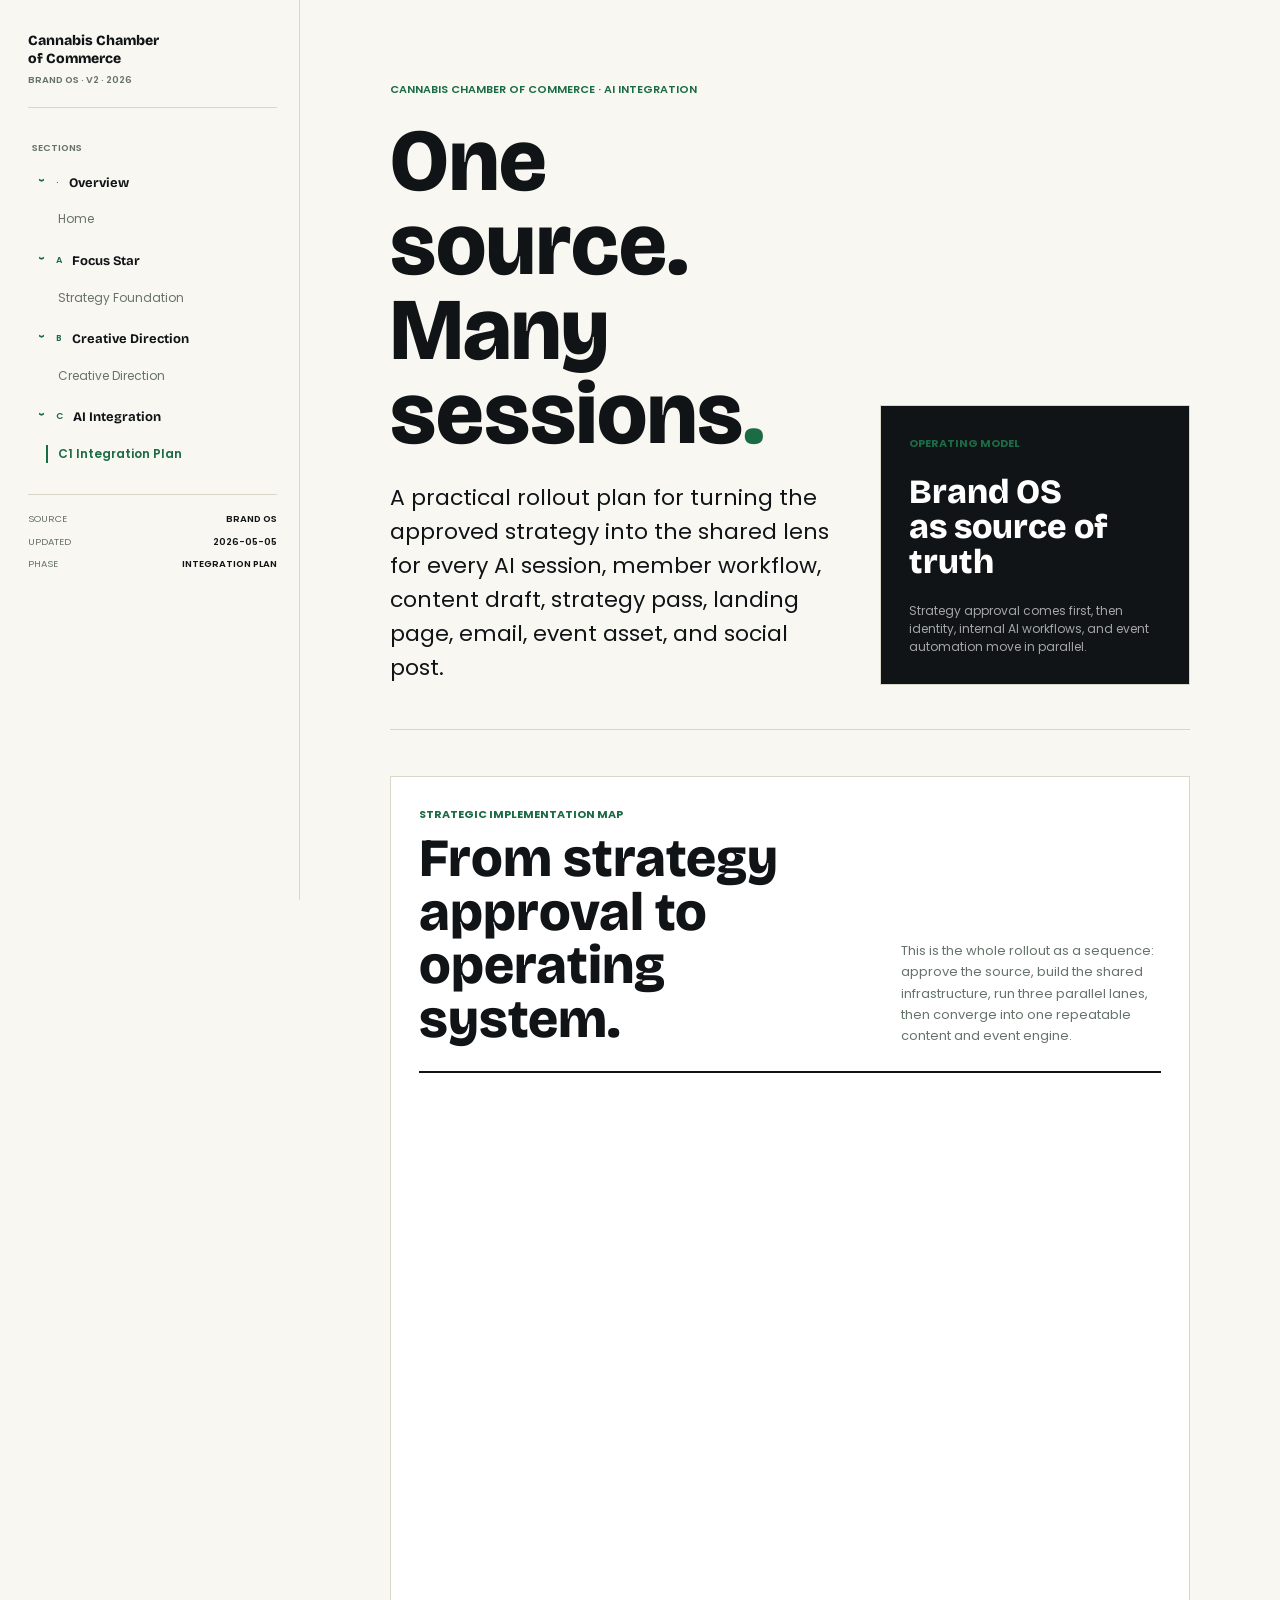
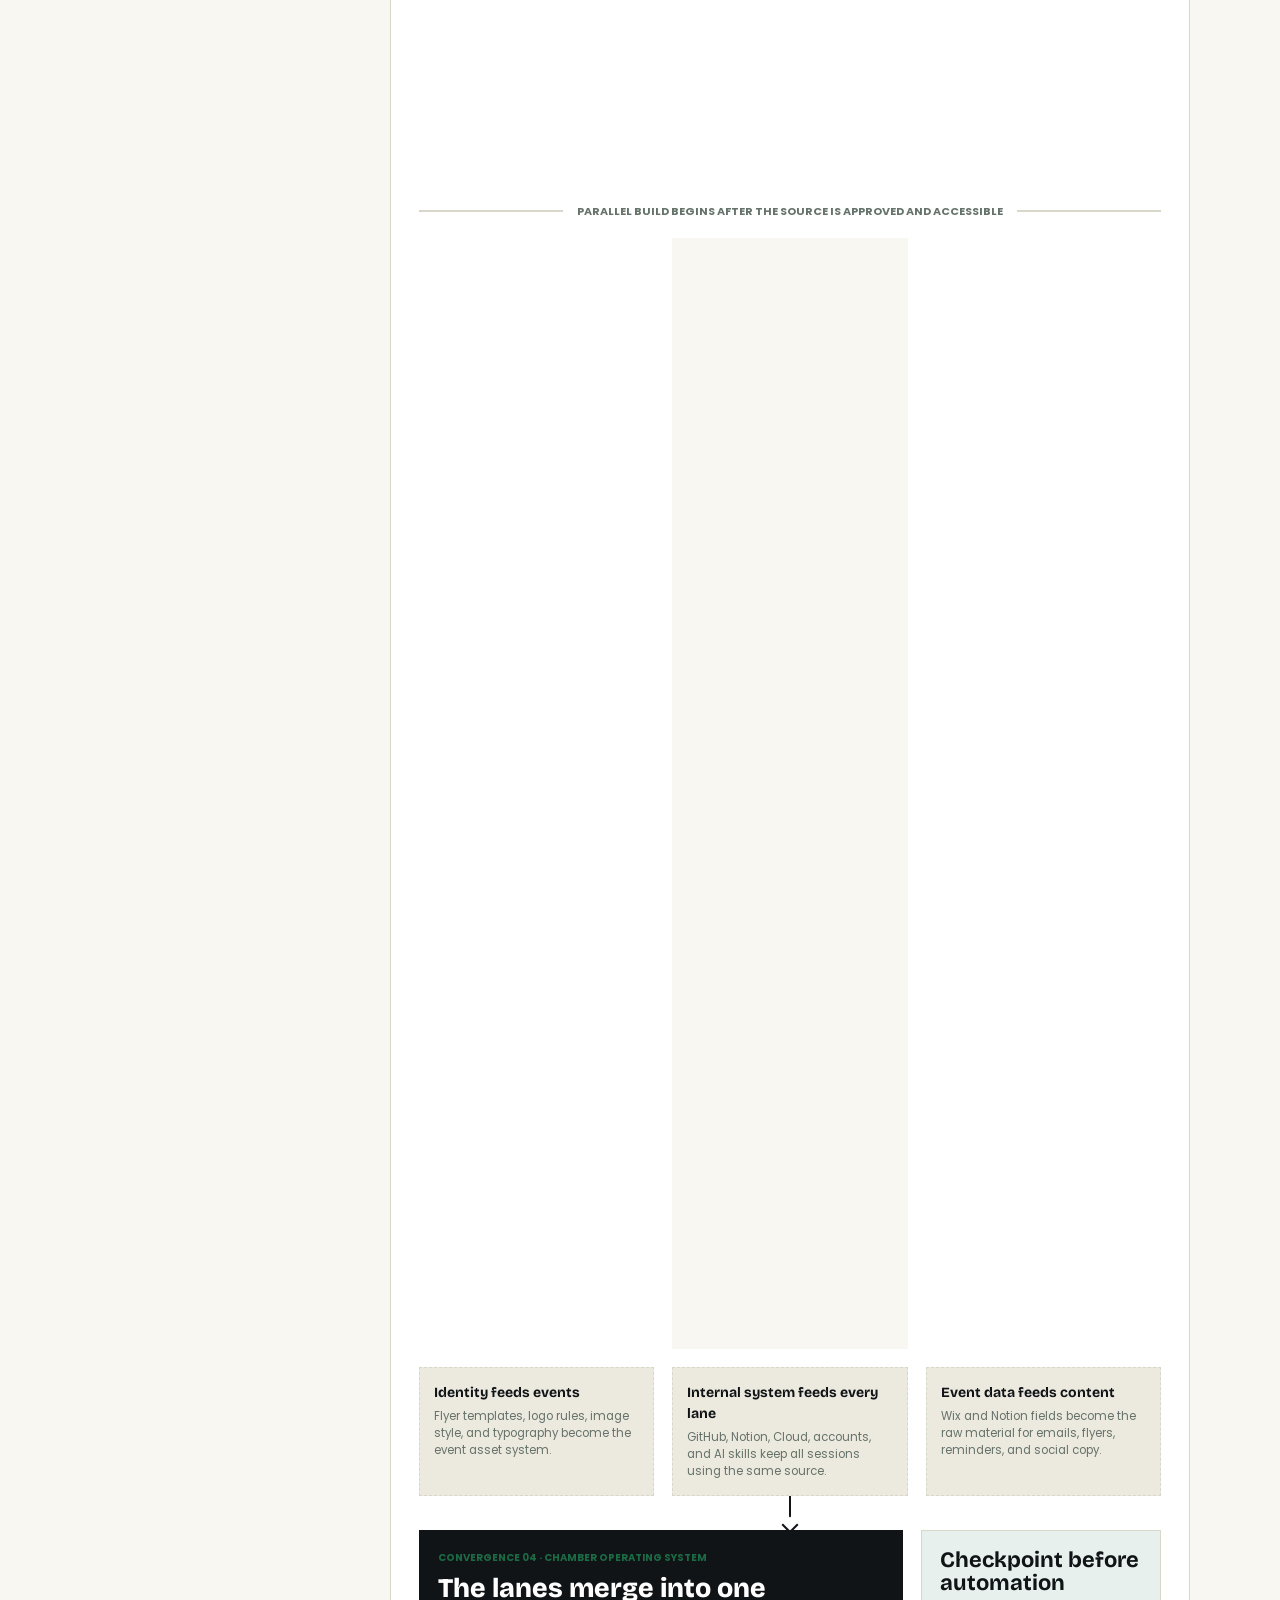
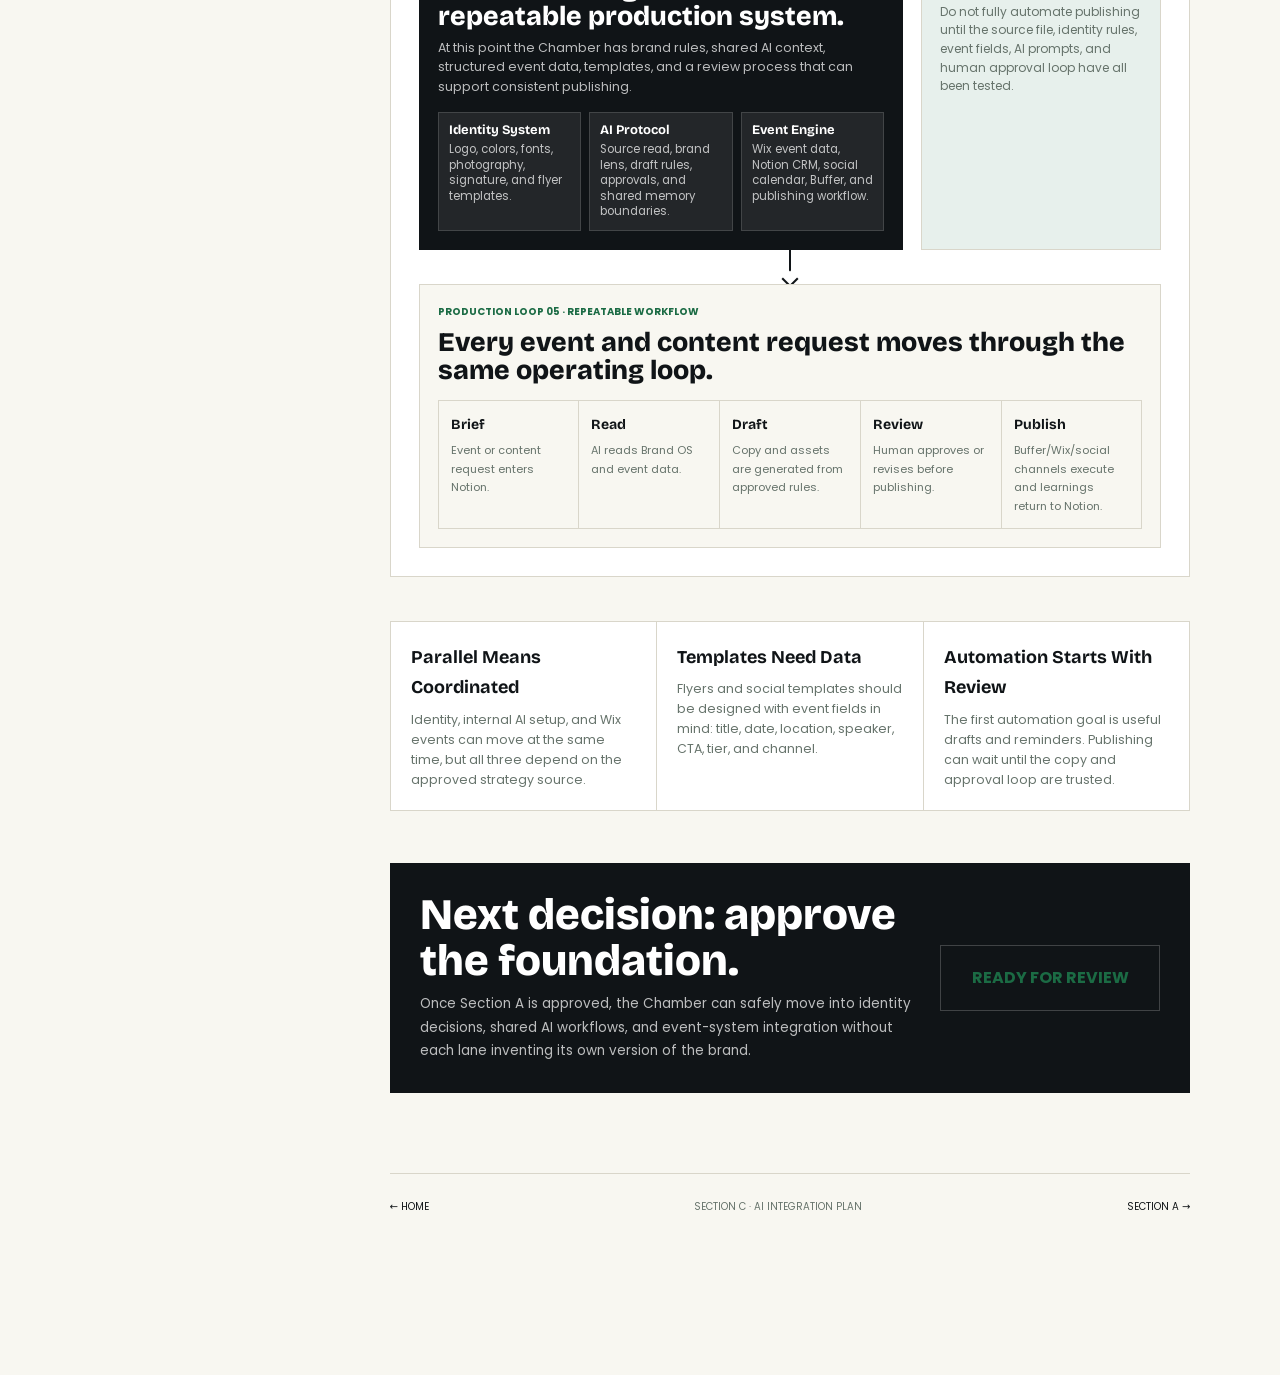
==== commit 3bdd2c8a: "Set Brand OS strategy approval state" ====
--- a/ai-integration-plan.html
+++ b/ai-integration-plan.html
@@ -637,9 +637,7 @@
     <details class="nav-group" open>
       <summary><span class="group-letter">B</span><span class="group-label">Creative Direction</span></summary>
       <div class="nav-list">
-        <a href="creative-direction-crew.html">B1 The Standard</a>
-        <a href="creative-direction-posse.html">B2 The Forum</a>
-        <a href="creative-direction-tribe.html">B3 The Aperture</a>
+        <a href="creative-direction.html">Creative Direction</a>
       </div>
     </details>
 
@@ -651,7 +649,7 @@
 
   <div class="toolbar-mini">
     <div class="row"><span>Source</span><strong>Brand OS</strong></div>
-    <div class="row"><span>Updated</span><strong>2026-05-04</strong></div>
+    <div class="row"><span>Updated</span><strong>2026-05-05</strong></div>
     <div class="row"><span>Phase</span><strong>Integration Plan</strong></div>
   </div>
 </aside>
@@ -662,12 +660,12 @@
     <div>
       <span class="eyebrow">Cannabis Chamber of Commerce &middot; AI Integration</span>
       <h1 class="page-title">One source. Many sessions<span class="dot">.</span></h1>
-      <p class="page-subtitle">A practical rollout plan for making the approved Brand OS the shared lens for every AI session, member workflow, content draft, strategy pass, landing page, email, event asset, and social post.</p>
+      <p class="page-subtitle">A practical rollout plan for turning the approved strategy into the shared lens for every AI session, member workflow, content draft, strategy pass, landing page, email, event asset, and social post.</p>
     </div>
     <div class="plan-seal">
       <div class="seal-kicker">Operating Model</div>
       <div class="seal-title">Brand OS<br>as source of truth</div>
-      <div class="seal-foot">Approved strategy flows into identity, internal AI workflows, and event automation in parallel.</div>
+      <div class="seal-foot">Strategy approval comes first, then identity, internal AI workflows, and event automation move in parallel.</div>
     </div>
   </section>
 
@@ -675,7 +673,7 @@
     <div class="map-header">
       <div>
         <div class="micro-label">Strategic Implementation Map</div>
-        <h2>From approved strategy to operating system.</h2>
+        <h2>From strategy approval to operating system.</h2>
       </div>
       <p>This is the whole rollout as a sequence: approve the source, build the shared infrastructure, run three parallel lanes, then converge into one repeatable content and event engine.</p>
     </div>
@@ -716,11 +714,12 @@
           <div class="lane-kicker">Lane 01</div>
           <div class="lane-flow-title">Brand Identity Development</div>
         </div>
-        <div class="flow-step"><div class="flow-step-num">1</div><div class="flow-step-copy"><h3>Finalize Creative Direction</h3><p>Select the territory and identify what carries into the identity system.</p></div></div>
-        <div class="flow-step"><div class="flow-step-num">2</div><div class="flow-step-copy"><h3>Lock Colors And Fonts</h3><p>Approve palette and typography so all templates share the same design rules.</p></div></div>
-        <div class="flow-step"><div class="flow-step-num">3</div><div class="flow-step-copy"><h3>Define Photo Style</h3><p>Set the image language for operators, facilities, boardrooms, events, and policy.</p></div></div>
-        <div class="flow-step"><div class="flow-step-num">4</div><div class="flow-step-copy"><h3>Develop Logo And Signature</h3><p>Refine the logo system and create the recognizable visual device.</p></div></div>
-        <div class="flow-step"><div class="flow-step-num">5</div><div class="flow-step-copy"><h3>Build Flyer Templates</h3><p>Create reusable event templates designed around structured event data.</p></div></div>
+        <div class="flow-step"><div class="flow-step-num">1</div><div class="flow-step-copy"><h3>Finalize Brand Strategy</h3><p>Approve Section A strategy, Focus Star compass, and Five Ps before identity decisions move forward.</p></div></div>
+        <div class="flow-step"><div class="flow-step-num">2</div><div class="flow-step-copy"><h3>Finalize Creative Direction</h3><p>Select the territory and identify what carries into the identity system.</p></div></div>
+        <div class="flow-step"><div class="flow-step-num">3</div><div class="flow-step-copy"><h3>Lock Colors And Fonts</h3><p>Approve palette and typography so all templates share the same design rules.</p></div></div>
+        <div class="flow-step"><div class="flow-step-num">4</div><div class="flow-step-copy"><h3>Define Photo Style</h3><p>Set the image language for operators, facilities, boardrooms, events, and policy.</p></div></div>
+        <div class="flow-step"><div class="flow-step-num">5</div><div class="flow-step-copy"><h3>Develop Logo And Signature</h3><p>Refine the logo system and create the recognizable visual device.</p></div></div>
+        <div class="flow-step"><div class="flow-step-num">6</div><div class="flow-step-copy"><h3>Build Flyer Templates</h3><p>Create reusable event templates designed around structured event data.</p></div></div>
       </div>
 
       <div class="flow-lane internal">
@@ -789,7 +788,7 @@
   </section>
 
   <section class="parallel-note">
-    <div class="note-cell"><strong>Parallel Means Coordinated</strong><p>Identity, internal AI setup, and Wix events can move at the same time, but all three depend on the approved Brand OS source.</p></div>
+    <div class="note-cell"><strong>Parallel Means Coordinated</strong><p>Identity, internal AI setup, and Wix events can move at the same time, but all three depend on the approved strategy source.</p></div>
     <div class="note-cell"><strong>Templates Need Data</strong><p>Flyers and social templates should be designed with event fields in mind: title, date, location, speaker, CTA, tier, and channel.</p></div>
     <div class="note-cell"><strong>Automation Starts With Review</strong><p>The first automation goal is useful drafts and reminders. Publishing can wait until the copy and approval loop are trusted.</p></div>
   </section>
